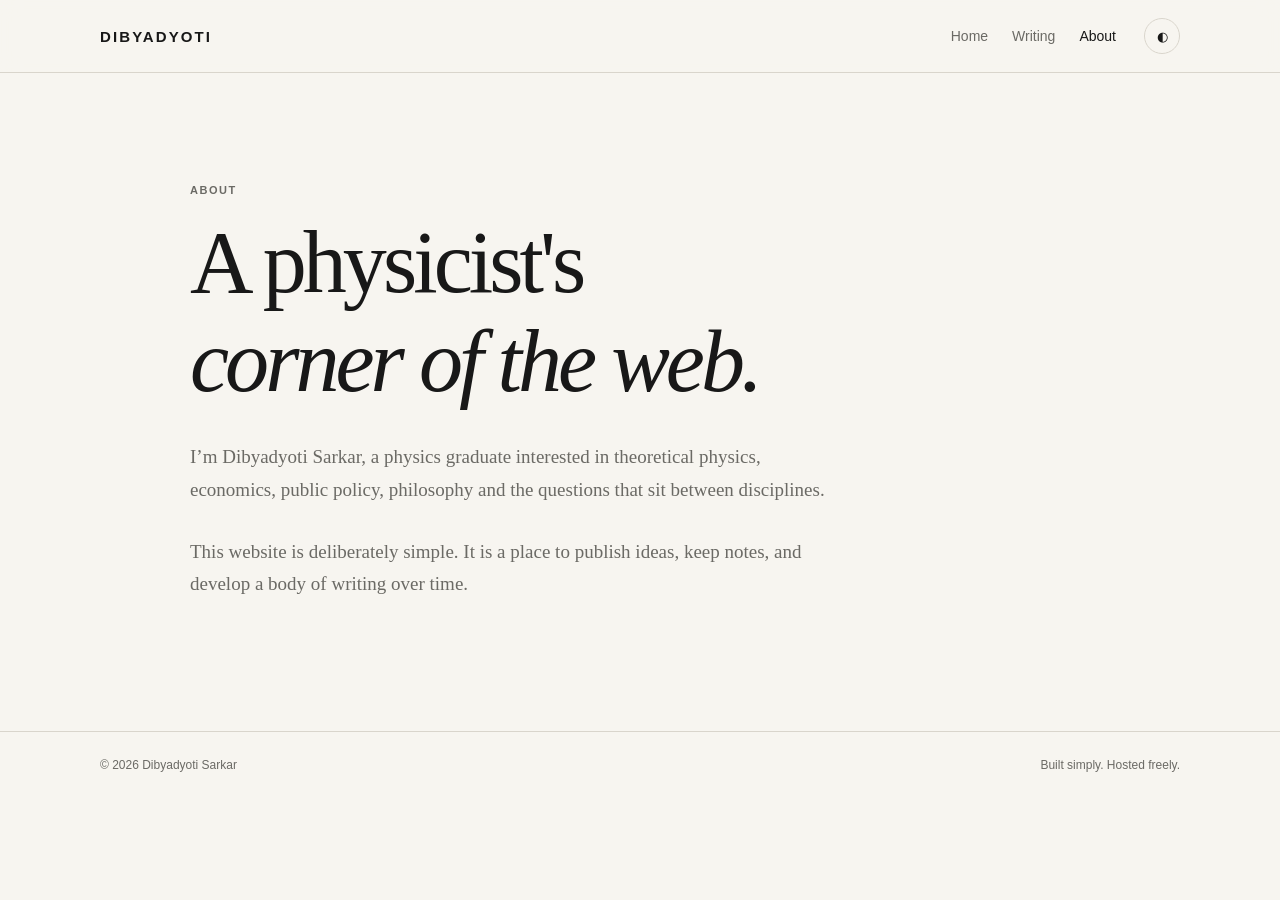
==== about.html @ 8a751fdb "Add personal about page" ====
<!doctype html>
<html lang="en"><head><meta charset="utf-8"><meta name="viewport" content="width=device-width,initial-scale=1"><meta name="description" content="About Dibyadyoti Sarkar."><title>About — Dibyadyoti Sarkar</title><link rel="stylesheet" href="style.css"></head><body><header class="site-header"><div class="container nav-wrap"><a class="brand" href="index.html">DIBYADYOTI</a><nav><a href="index.html">Home</a><a href="writing.html">Writing</a><a href="about.html" aria-current="page">About</a></nav><button class="theme-toggle" type="button" aria-label="Toggle dark mode">◐</button></div></header><main><section class="hero container"><p class="eyebrow">About</p><h1>A physicist's<br><em>corner of the web.</em></h1><p class="hero-copy">I’m Dibyadyoti Sarkar, a physics graduate interested in theoretical physics, economics, public policy, philosophy and the questions that sit between disciplines.</p><p class="hero-copy">This website is deliberately simple. It is a place to publish ideas, keep notes, and develop a body of writing over time.</p></section></main><footer class="site-footer"><div class="container footer-wrap"><span>© 2026 Dibyadyoti Sarkar</span><span>Built simply. Hosted freely.</span></div></footer><script src="script.js"></script></body></html>
---- style.css ----
:root { --bg:#f7f5f0; --surface:#fffdf8; --text:#181818; --muted:#6b6a65; --line:#d9d5cc; --accent:#243b53; --max:1080px; }
* { box-sizing:border-box; }
html { scroll-behavior:smooth; }
body { margin:0; background:var(--bg); color:var(--text); font-family: Georgia, 'Times New Roman', serif; line-height:1.7; }
a { color:inherit; text-decoration:none; }
.container { width:min(calc(100% - 40px), var(--max)); margin:auto; }
.site-header { border-bottom:1px solid var(--line); background:color-mix(in srgb, var(--bg) 94%, transparent); position:sticky; top:0; z-index:10; backdrop-filter:blur(10px); }
.nav-wrap { min-height:72px; display:flex; align-items:center; gap:28px; }
.brand { font:700 15px/1 Arial, sans-serif; letter-spacing:.14em; margin-right:auto; }
nav { display:flex; gap:24px; font:14px/1 Arial, sans-serif; }
nav a { color:var(--muted); } nav a:hover, nav a[aria-current='page'] { color:var(--text); }
.theme-toggle { border:1px solid var(--line); background:transparent; border-radius:50%; width:36px; height:36px; cursor:pointer; color:var(--text); }
.hero { padding:110px 0 100px; max-width:900px; }
.eyebrow { margin:0 0 16px; text-transform:uppercase; letter-spacing:.14em; font:600 11px/1.4 Arial, sans-serif; color:var(--muted); }
h1,h2,h3 { line-height:1.12; margin:0; font-weight:500; }
h1 { font-size:clamp(48px, 8vw, 88px); letter-spacing:-.045em; }
h1 em { font-style:italic; }
.hero-copy { max-width:650px; color:var(--muted); font-size:19px; margin:30px 0; }
.hero-actions { display:flex; align-items:center; gap:24px; }
.button { display:inline-block; background:var(--text); color:var(--bg); padding:12px 20px; border-radius:3px; font:600 13px/1 Arial, sans-serif; }
.text-link { font:600 13px/1 Arial, sans-serif; border-bottom:1px solid currentColor; padding-bottom:3px; }
.section { padding:80px 0; border-top:1px solid var(--line); }
.section-heading { display:flex; justify-content:space-between; align-items:end; margin-bottom:34px; }
h2 { font-size:42px; letter-spacing:-.03em; }
.post-grid { display:grid; grid-template-columns:repeat(3,1fr); gap:18px; }
.post-card { background:var(--surface); border:1px solid var(--line); padding:26px; min-height:300px; display:flex; flex-direction:column; }
.post-meta { margin:0 0 30px; font:600 11px/1.3 Arial,sans-serif; text-transform:uppercase; letter-spacing:.1em; color:var(--muted); }
h3 { font-size:27px; }
.post-card p:not(.post-meta) { color:var(--muted); font-size:15px; }
.muted { margin-top:auto; color:var(--muted); font:12px Arial,sans-serif; }
.manifesto { padding:120px 0; text-align:center; }
blockquote { max-width:760px; margin:0 auto; font-size:clamp(30px,5vw,52px); line-height:1.15; letter-spacing:-.03em; }
.site-footer { border-top:1px solid var(--line); padding:26px 0; color:var(--muted); font:12px Arial,sans-serif; }
.footer-wrap { display:flex; justify-content:space-between; gap:20px; }
body.dark { --bg:#11110f; --surface:#191917; --text:#f0ede5; --muted:#aaa69d; --line:#34332f; --accent:#c8d8e8; }
@media (max-width:720px) { .container { width:min(calc(100% - 28px), var(--max)); } .nav-wrap { gap:14px; } nav { gap:12px; } .hero { padding:75px 0 70px; } .hero-copy { font-size:17px; } .post-grid { grid-template-columns:1fr; } .section-heading { align-items:start; gap:20px; } h2 { font-size:35px; } .footer-wrap { flex-direction:column; } }
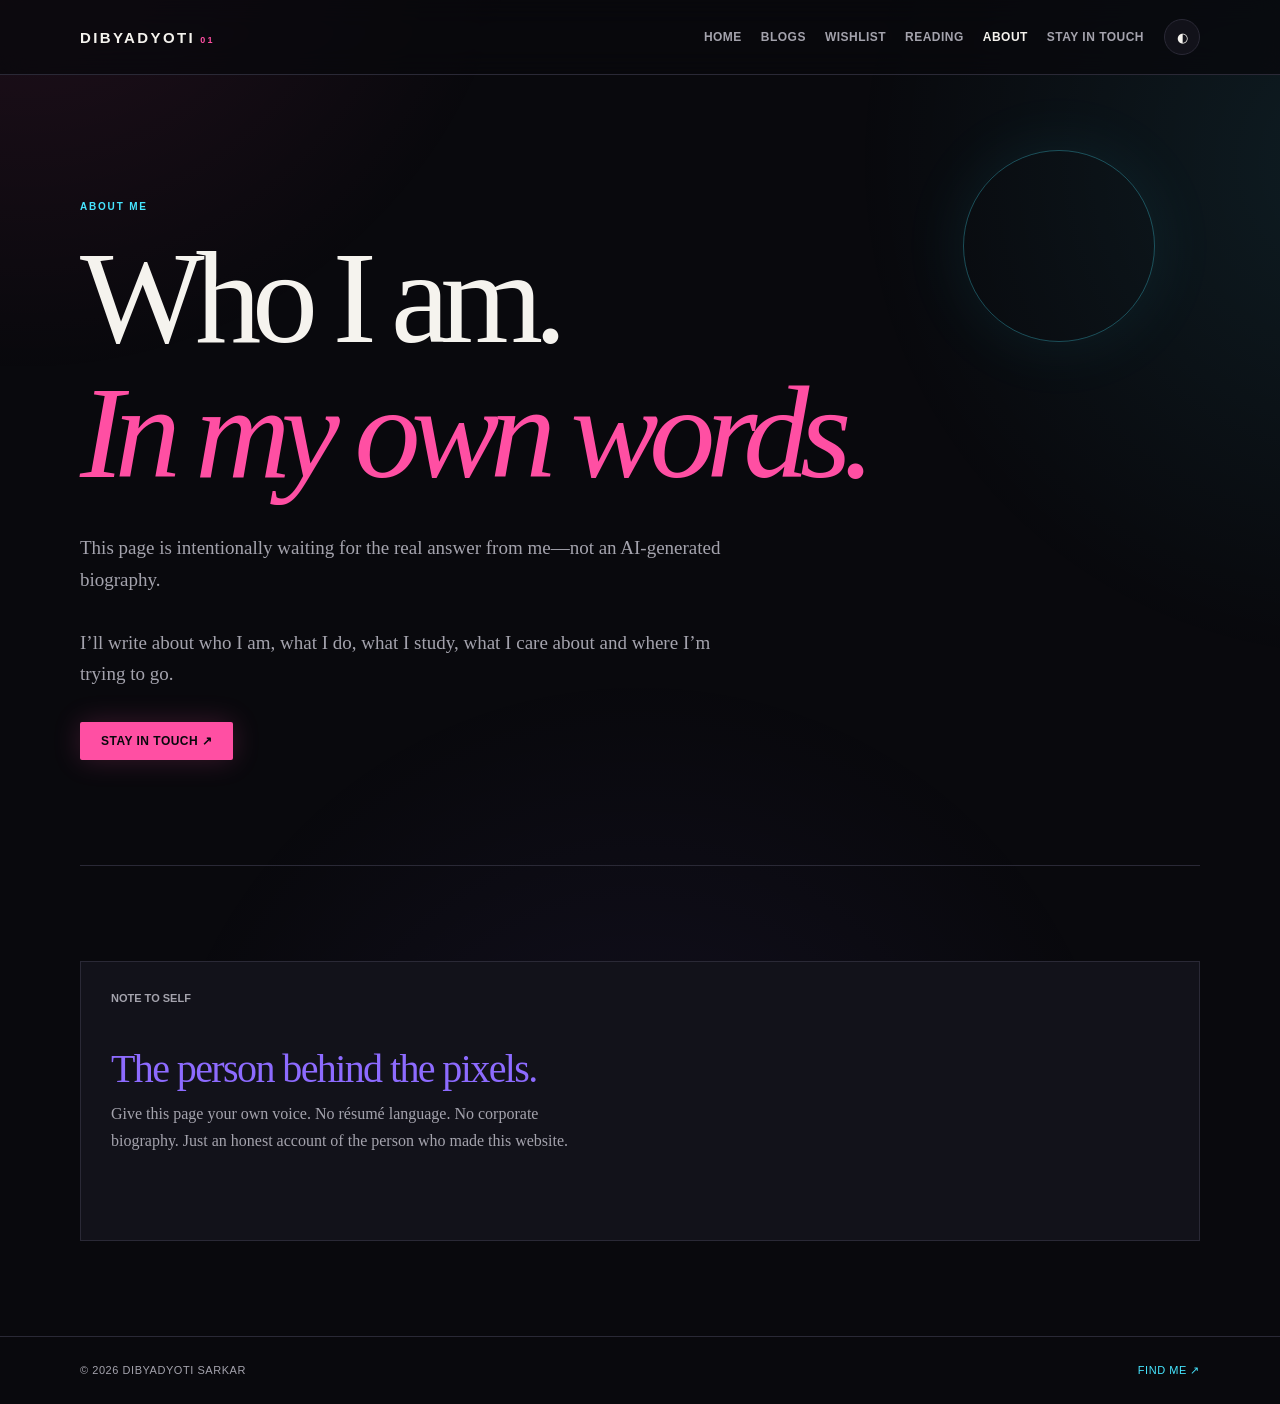
==== commit bd036f75: "Redesign about page and reserve space for personal biography" ====
--- a/about.html
+++ b/about.html
@@ -1,2 +1 @@
-<!doctype html>
-<html lang="en"><head><meta charset="utf-8"><meta name="viewport" content="width=device-width,initial-scale=1"><meta name="description" content="About Dibyadyoti Sarkar."><title>About — Dibyadyoti Sarkar</title><link rel="stylesheet" href="style.css"></head><body><header class="site-header"><div class="container nav-wrap"><a class="brand" href="index.html">DIBYADYOTI</a><nav><a href="index.html">Home</a><a href="writing.html">Writing</a><a href="about.html" aria-current="page">About</a></nav><button class="theme-toggle" type="button" aria-label="Toggle dark mode">◐</button></div></header><main><section class="hero container"><p class="eyebrow">About</p><h1>A physicist's<br><em>corner of the web.</em></h1><p class="hero-copy">I’m Dibyadyoti Sarkar, a physics graduate interested in theoretical physics, economics, public policy, philosophy and the questions that sit between disciplines.</p><p class="hero-copy">This website is deliberately simple. It is a place to publish ideas, keep notes, and develop a body of writing over time.</p></section></main><footer class="site-footer"><div class="container footer-wrap"><span>© 2026 Dibyadyoti Sarkar</span><span>Built simply. Hosted freely.</span></div></footer><script src="script.js"></script></body></html>
+<!doctype html><html lang="en"><head><meta charset="utf-8"><meta name="viewport" content="width=device-width,initial-scale=1"><meta name="description" content="About Dibyadyoti Sarkar."><title>About — Dibyadyoti</title><link rel="stylesheet" href="style.css"></head><body><header class="site-header"><div class="container nav-wrap"><a class="brand" href="index.html">DIBYADYOTI<span>01</span></a><nav><a href="index.html">Home</a><a href="writing.html">Blogs</a><a href="wishlist.html">Wishlist</a><a href="reading.html">Reading</a><a href="about.html" aria-current="page">About</a><a href="contact.html">Stay in touch</a></nav><button class="theme-toggle">◐</button></div></header><main><section class="hero container"><p class="eyebrow">About me</p><h1>Who I am.<br><em>In my own words.</em></h1><p class="hero-copy">This page is intentionally waiting for the real answer from me—not an AI-generated biography.</p><p class="hero-copy">I’ll write about who I am, what I do, what I study, what I care about and where I’m trying to go.</p><a class="button" href="contact.html">Stay in touch ↗</a></section><section class="section container"><div class="feature feature-d"><span>NOTE TO SELF</span><h3>The person behind the pixels.</h3><p>Give this page your own voice. No résumé language. No corporate biography. Just an honest account of the person who made this website.</p></div></section></main><footer class="site-footer"><div class="container footer-wrap"><span>© 2026 Dibyadyoti Sarkar</span><a href="contact.html">Find me ↗</a></div></footer><script src="script.js"></script></body></html>
--- a/style.css
+++ b/style.css
@@ -1,36 +1 @@
-:root { --bg:#f7f5f0; --surface:#fffdf8; --text:#181818; --muted:#6b6a65; --line:#d9d5cc; --accent:#243b53; --max:1080px; }
-* { box-sizing:border-box; }
-html { scroll-behavior:smooth; }
-body { margin:0; background:var(--bg); color:var(--text); font-family: Georgia, 'Times New Roman', serif; line-height:1.7; }
-a { color:inherit; text-decoration:none; }
-.container { width:min(calc(100% - 40px), var(--max)); margin:auto; }
-.site-header { border-bottom:1px solid var(--line); background:color-mix(in srgb, var(--bg) 94%, transparent); position:sticky; top:0; z-index:10; backdrop-filter:blur(10px); }
-.nav-wrap { min-height:72px; display:flex; align-items:center; gap:28px; }
-.brand { font:700 15px/1 Arial, sans-serif; letter-spacing:.14em; margin-right:auto; }
-nav { display:flex; gap:24px; font:14px/1 Arial, sans-serif; }
-nav a { color:var(--muted); } nav a:hover, nav a[aria-current='page'] { color:var(--text); }
-.theme-toggle { border:1px solid var(--line); background:transparent; border-radius:50%; width:36px; height:36px; cursor:pointer; color:var(--text); }
-.hero { padding:110px 0 100px; max-width:900px; }
-.eyebrow { margin:0 0 16px; text-transform:uppercase; letter-spacing:.14em; font:600 11px/1.4 Arial, sans-serif; color:var(--muted); }
-h1,h2,h3 { line-height:1.12; margin:0; font-weight:500; }
-h1 { font-size:clamp(48px, 8vw, 88px); letter-spacing:-.045em; }
-h1 em { font-style:italic; }
-.hero-copy { max-width:650px; color:var(--muted); font-size:19px; margin:30px 0; }
-.hero-actions { display:flex; align-items:center; gap:24px; }
-.button { display:inline-block; background:var(--text); color:var(--bg); padding:12px 20px; border-radius:3px; font:600 13px/1 Arial, sans-serif; }
-.text-link { font:600 13px/1 Arial, sans-serif; border-bottom:1px solid currentColor; padding-bottom:3px; }
-.section { padding:80px 0; border-top:1px solid var(--line); }
-.section-heading { display:flex; justify-content:space-between; align-items:end; margin-bottom:34px; }
-h2 { font-size:42px; letter-spacing:-.03em; }
-.post-grid { display:grid; grid-template-columns:repeat(3,1fr); gap:18px; }
-.post-card { background:var(--surface); border:1px solid var(--line); padding:26px; min-height:300px; display:flex; flex-direction:column; }
-.post-meta { margin:0 0 30px; font:600 11px/1.3 Arial,sans-serif; text-transform:uppercase; letter-spacing:.1em; color:var(--muted); }
-h3 { font-size:27px; }
-.post-card p:not(.post-meta) { color:var(--muted); font-size:15px; }
-.muted { margin-top:auto; color:var(--muted); font:12px Arial,sans-serif; }
-.manifesto { padding:120px 0; text-align:center; }
-blockquote { max-width:760px; margin:0 auto; font-size:clamp(30px,5vw,52px); line-height:1.15; letter-spacing:-.03em; }
-.site-footer { border-top:1px solid var(--line); padding:26px 0; color:var(--muted); font:12px Arial,sans-serif; }
-.footer-wrap { display:flex; justify-content:space-between; gap:20px; }
-body.dark { --bg:#11110f; --surface:#191917; --text:#f0ede5; --muted:#aaa69d; --line:#34332f; --accent:#c8d8e8; }
-@media (max-width:720px) { .container { width:min(calc(100% - 28px), var(--max)); } .nav-wrap { gap:14px; } nav { gap:12px; } .hero { padding:75px 0 70px; } .hero-copy { font-size:17px; } .post-grid { grid-template-columns:1fr; } .section-heading { align-items:start; gap:20px; } h2 { font-size:35px; } .footer-wrap { flex-direction:column; } }
+:root{--bg:#09090d;--surface:#12121a;--surface2:#181823;--text:#f5f3ee;--muted:#a4a3ad;--line:#2a2936;--pink:#ff4fa3;--cyan:#46e6ff;--lime:#c6ff4a;--violet:#8d6bff;--max:1120px}*{box-sizing:border-box}html{scroll-behavior:smooth}body{margin:0;background:var(--bg);color:var(--text);font-family:Georgia,'Times New Roman',serif;line-height:1.65;overflow-x:hidden}body:before{content:"";position:fixed;inset:-30%;pointer-events:none;background:radial-gradient(circle at 20% 10%,rgba(255,79,163,.11),transparent 24%),radial-gradient(circle at 85% 30%,rgba(70,230,255,.09),transparent 25%),radial-gradient(circle at 50% 100%,rgba(141,107,255,.08),transparent 28%);z-index:-1}a{color:inherit;text-decoration:none}.container{width:min(calc(100% - 40px),var(--max));margin:auto}.site-header{border-bottom:1px solid var(--line);background:rgba(9,9,13,.76);position:sticky;top:0;z-index:10;backdrop-filter:blur(14px)}.nav-wrap{min-height:74px;display:flex;align-items:center;gap:20px}.brand{font:800 15px/1 Arial,sans-serif;letter-spacing:.16em;margin-right:auto}.brand span{color:var(--pink);font-size:9px;margin-left:5px}nav{display:flex;gap:19px;font:600 12px/1 Arial,sans-serif;text-transform:uppercase;letter-spacing:.04em}nav a{color:var(--muted);transition:.2s}nav a:hover,nav a[aria-current=page]{color:var(--text)}.theme-toggle{border:1px solid var(--line);background:var(--surface);border-radius:50%;width:36px;height:36px;cursor:pointer;color:var(--text)}.hero{padding:125px 0 105px;position:relative}.hero:after{content:"";position:absolute;width:190px;height:190px;border:1px solid rgba(70,230,255,.3);border-radius:50%;right:4%;top:75px;box-shadow:0 0 70px rgba(70,230,255,.08)}.eyebrow{margin:0 0 17px;text-transform:uppercase;letter-spacing:.18em;font:700 10px/1.4 Arial,sans-serif;color:var(--cyan)}h1,h2,h3{line-height:1.02;margin:0;font-weight:500}h1{font-size:clamp(64px,11vw,132px);letter-spacing:-.07em;max-width:900px}h1 em{font-style:italic;color:var(--pink)}.hero-copy{max-width:650px;color:var(--muted);font-size:19px;margin:32px 0}.hero-actions{display:flex;align-items:center;gap:25px}.button{display:inline-block;background:var(--pink);color:#08080c;padding:13px 21px;border-radius:2px;font:800 12px/1 Arial,sans-serif;text-transform:uppercase;letter-spacing:.04em;box-shadow:0 0 28px rgba(255,79,163,.2)}.text-link{font:700 12px/1 Arial,sans-serif;border-bottom:1px solid var(--cyan);padding-bottom:4px}.ticker{border-top:1px solid var(--line);border-bottom:1px solid var(--line);overflow:hidden;white-space:nowrap;background:var(--surface);font:800 12px/46px Arial,sans-serif;letter-spacing:.14em;color:var(--lime)}.ticker div{width:max-content;animation:marquee 28s linear infinite}@keyframes marquee{to{transform:translateX(-50%)}}.section{padding:95px 0;border-top:1px solid var(--line)}.section-heading{margin-bottom:35px}h2{font-size:clamp(38px,6vw,65px);letter-spacing:-.045em}.feature-grid{display:grid;grid-template-columns:repeat(2,1fr);gap:16px}.feature{min-height:280px;padding:30px;border:1px solid var(--line);background:var(--surface);display:flex;flex-direction:column;transition:transform .25s,border-color .25s,box-shadow .25s}.feature:hover{transform:translateY(-6px);border-color:var(--pink);box-shadow:0 20px 50px rgba(0,0,0,.25)}.feature span{font:700 11px Arial,sans-serif;color:var(--muted);margin-bottom:45px}.feature h3{font-size:40px;letter-spacing:-.04em}.feature p{color:var(--muted);max-width:470px;margin:12px 0 22px}.feature b{margin-top:auto;font:800 11px Arial,sans-serif;text-transform:uppercase;letter-spacing:.08em}.feature-a h3{color:var(--pink)}.feature-b h3{color:var(--cyan)}.feature-c h3{color:var(--lime)}.feature-d h3{color:var(--violet)}.manifesto{padding:130px 0;text-align:center}.manifesto blockquote{max-width:900px;margin:0 auto;font-size:clamp(32px,5.5vw,65px);line-height:1.05;letter-spacing:-.05em}.site-footer{border-top:1px solid var(--line);padding:27px 0;color:var(--muted);font:11px Arial,sans-serif;text-transform:uppercase;letter-spacing:.05em}.footer-wrap{display:flex;justify-content:space-between}.footer-wrap a{color:var(--cyan)}@media(max-width:820px){.container{width:min(calc(100% - 28px),var(--max))}.nav-wrap{gap:10px}nav{gap:10px;overflow-x:auto;white-space:nowrap;max-width:62vw}.hero{padding:80px 0 75px}.hero:after{display:none}.hero-copy{font-size:17px}.feature-grid{grid-template-columns:1fr}.feature{min-height:240px}.section{padding:70px 0}}@media(max-width:520px){nav{font-size:10px;gap:8px}.theme-toggle{display:none}.hero h1{font-size:58px}.footer-wrap{flex-direction:column;gap:8px}}
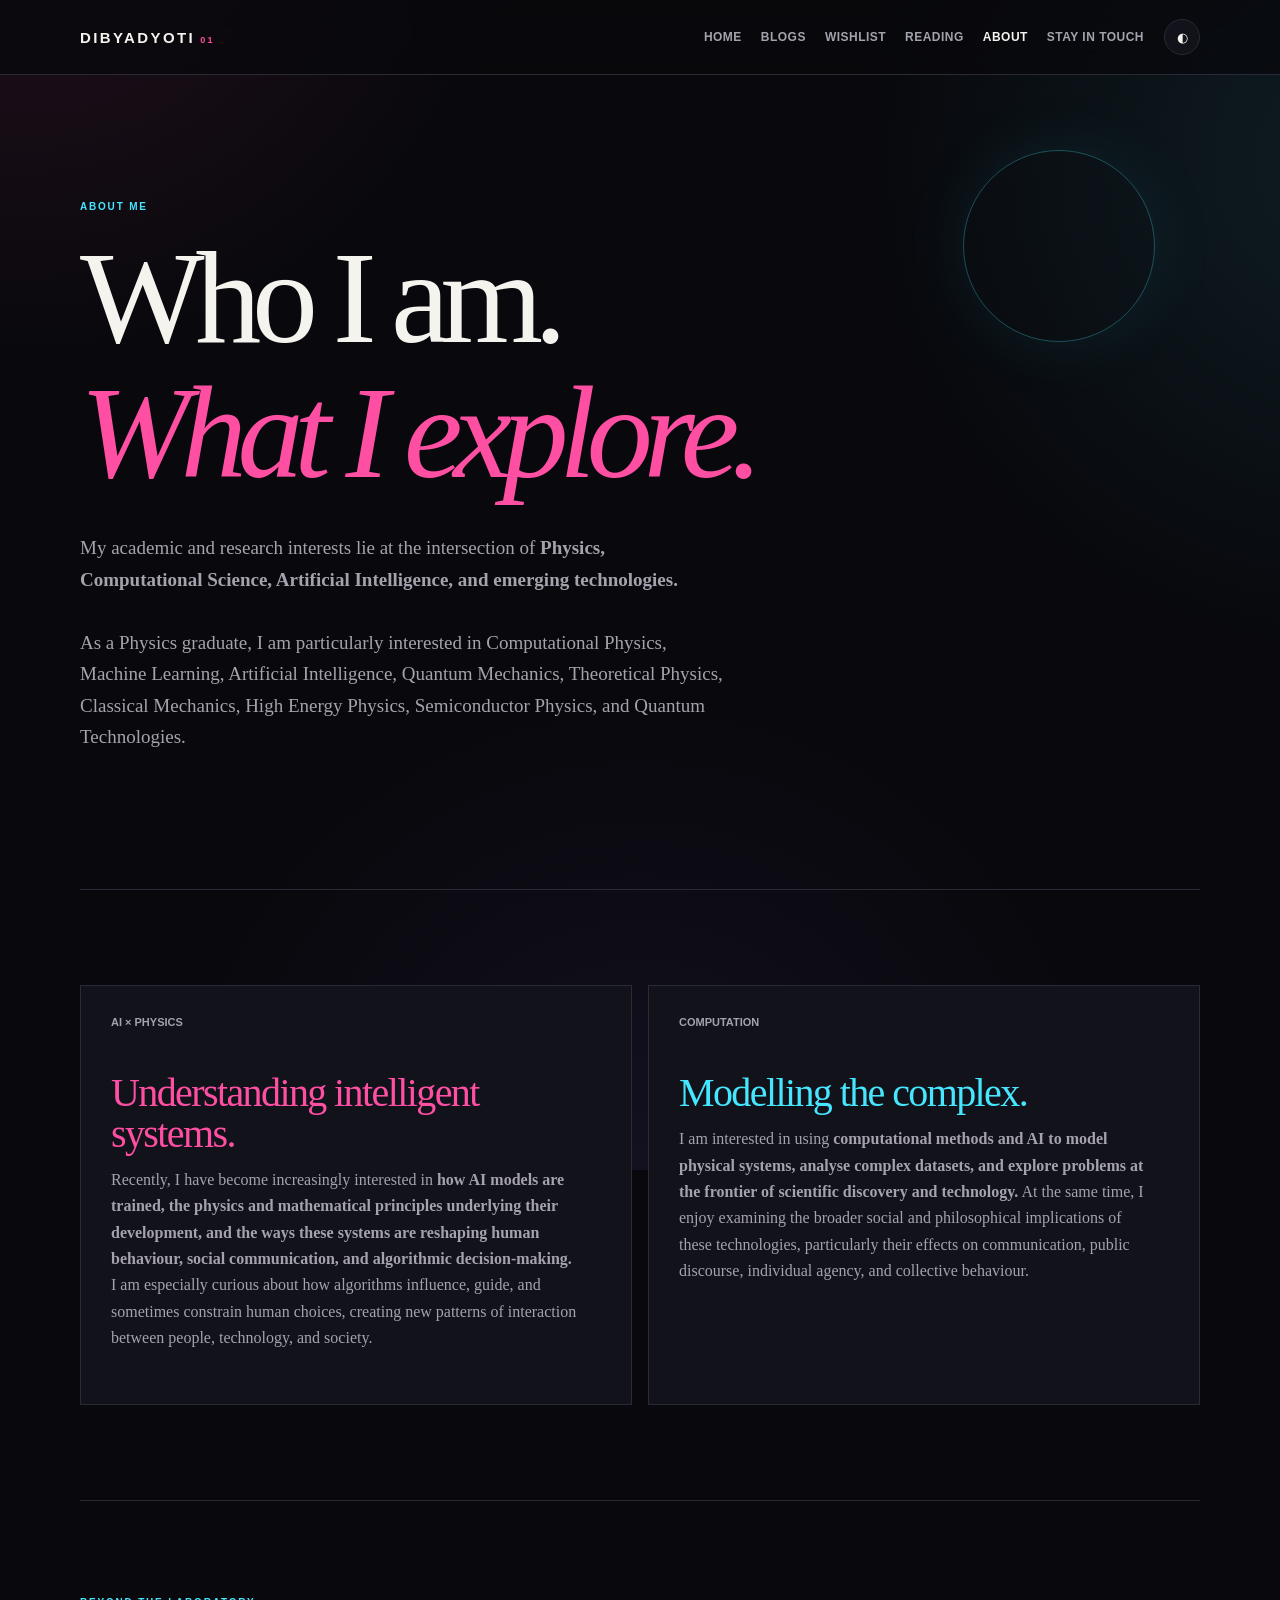
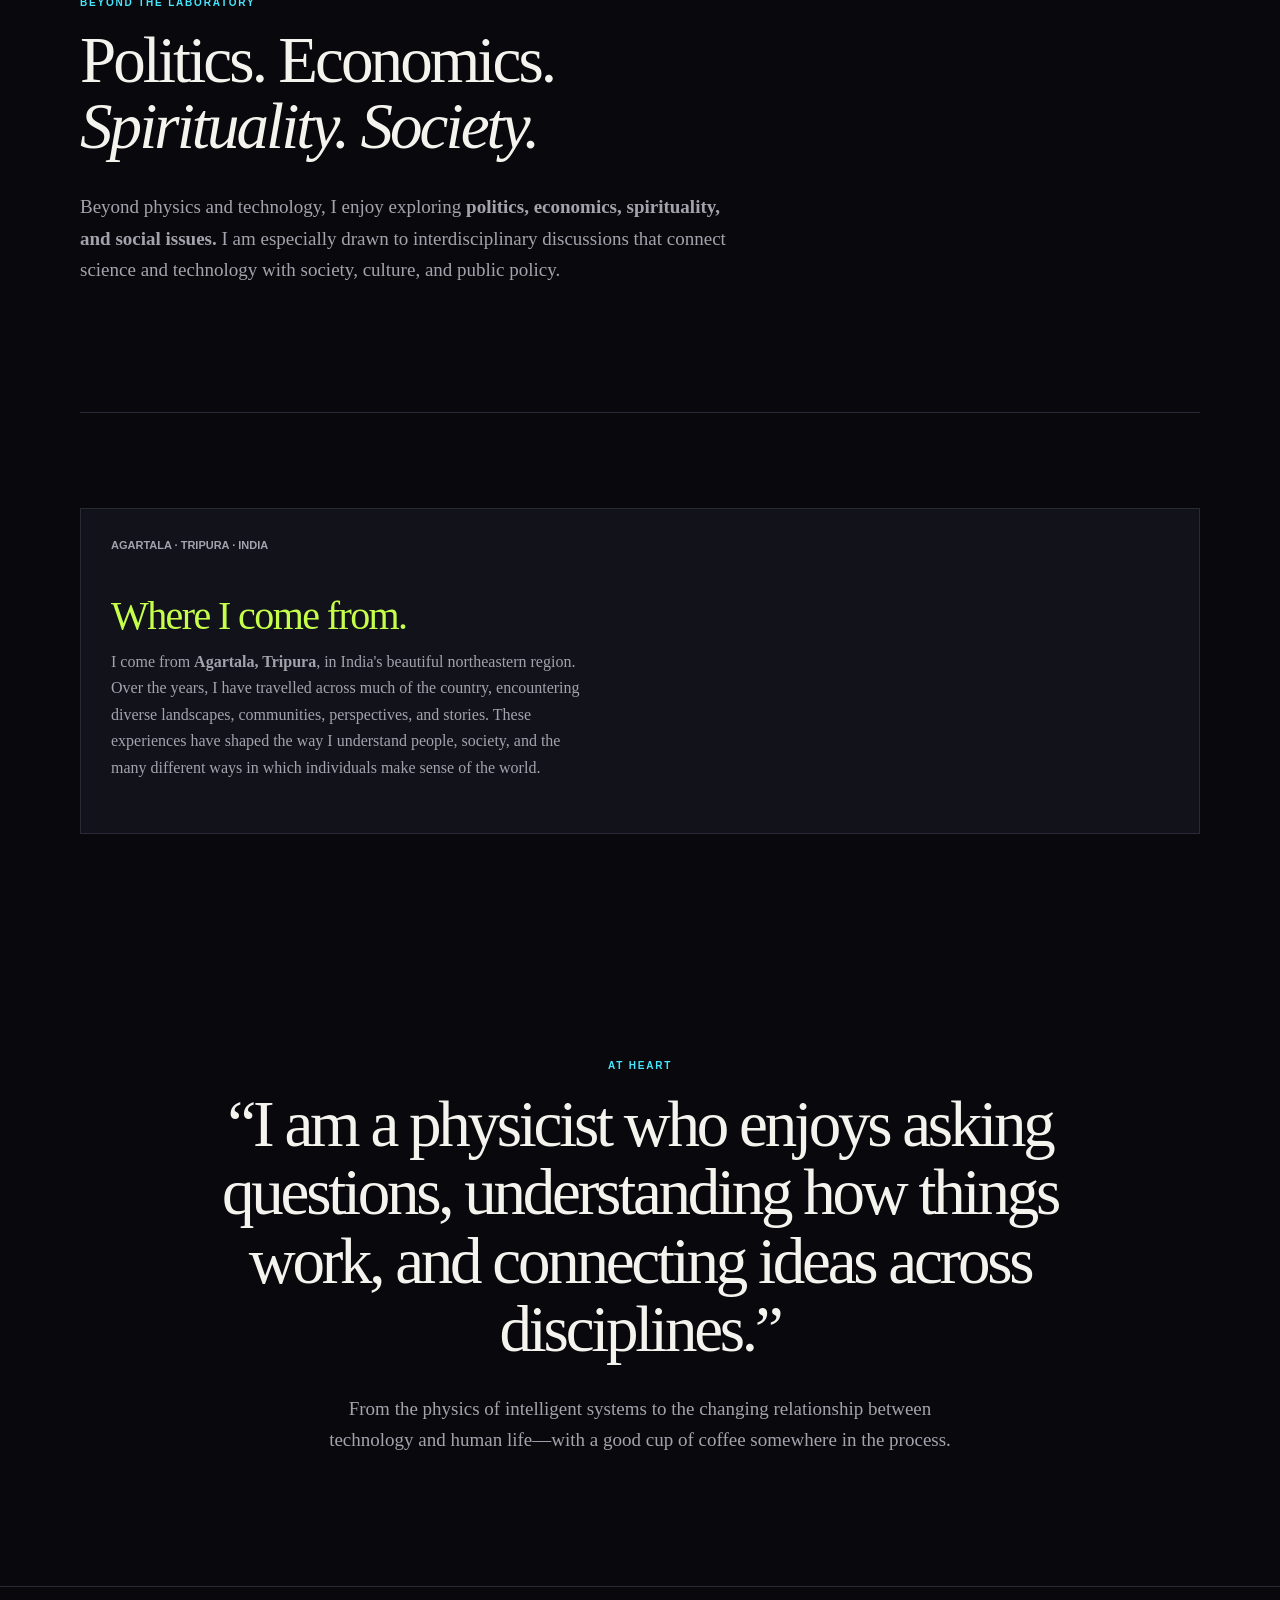
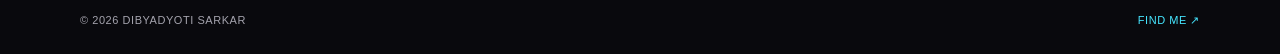
==== commit a6f4f6a1: "Use user's supplied About text verbatim in substance and structure" ====
--- a/about.html
+++ b/about.html
@@ -1 +1 @@
-<!doctype html><html lang="en"><head><meta charset="utf-8"><meta name="viewport" content="width=device-width,initial-scale=1"><meta name="description" content="About Dibyadyoti Sarkar."><title>About — Dibyadyoti</title><link rel="stylesheet" href="style.css"></head><body><header class="site-header"><div class="container nav-wrap"><a class="brand" href="index.html">DIBYADYOTI<span>01</span></a><nav><a href="index.html">Home</a><a href="writing.html">Blogs</a><a href="wishlist.html">Wishlist</a><a href="reading.html">Reading</a><a href="about.html" aria-current="page">About</a><a href="contact.html">Stay in touch</a></nav><button class="theme-toggle">◐</button></div></header><main><section class="hero container"><p class="eyebrow">About me</p><h1>Who I am.<br><em>In my own words.</em></h1><p class="hero-copy">This page is intentionally waiting for the real answer from me—not an AI-generated biography.</p><p class="hero-copy">I’ll write about who I am, what I do, what I study, what I care about and where I’m trying to go.</p><a class="button" href="contact.html">Stay in touch ↗</a></section><section class="section container"><div class="feature feature-d"><span>NOTE TO SELF</span><h3>The person behind the pixels.</h3><p>Give this page your own voice. No résumé language. No corporate biography. Just an honest account of the person who made this website.</p></div></section></main><footer class="site-footer"><div class="container footer-wrap"><span>© 2026 Dibyadyoti Sarkar</span><a href="contact.html">Find me ↗</a></div></footer><script src="script.js"></script></body></html>+<!doctype html><html lang="en"><head><meta charset="utf-8"><meta name="viewport" content="width=device-width,initial-scale=1"><meta name="description" content="About Dibyadyoti Sarkar — physics, computational science, artificial intelligence and emerging technologies."><title>About — Dibyadyoti</title><link rel="stylesheet" href="style.css"></head><body><header class="site-header"><div class="container nav-wrap"><a class="brand" href="index.html">DIBYADYOTI<span>01</span></a><nav><a href="index.html">Home</a><a href="writing.html">Blogs</a><a href="wishlist.html">Wishlist</a><a href="reading.html">Reading</a><a href="about.html" aria-current="page">About</a><a href="contact.html">Stay in touch</a></nav><button class="theme-toggle">◐</button></div></header><main><section class="hero container"><p class="eyebrow">About me</p><h1>Who I am.<br><em>What I explore.</em></h1><p class="hero-copy">My academic and research interests lie at the intersection of <strong>Physics, Computational Science, Artificial Intelligence, and emerging technologies.</strong></p><p class="hero-copy">As a Physics graduate, I am particularly interested in Computational Physics, Machine Learning, Artificial Intelligence, Quantum Mechanics, Theoretical Physics, Classical Mechanics, High Energy Physics, Semiconductor Physics, and Quantum Technologies.</p></section><section class="section container"><div class="feature-grid"><article class="feature feature-a"><span>AI × PHYSICS</span><h3>Understanding intelligent systems.</h3><p>Recently, I have become increasingly interested in <strong>how AI models are trained, the physics and mathematical principles underlying their development, and the ways these systems are reshaping human behaviour, social communication, and algorithmic decision-making.</strong> I am especially curious about how algorithms influence, guide, and sometimes constrain human choices, creating new patterns of interaction between people, technology, and society.</p></article><article class="feature feature-b"><span>COMPUTATION</span><h3>Modelling the complex.</h3><p>I am interested in using <strong>computational methods and AI to model physical systems, analyse complex datasets, and explore problems at the frontier of scientific discovery and technology.</strong> At the same time, I enjoy examining the broader social and philosophical implications of these technologies, particularly their effects on communication, public discourse, individual agency, and collective behaviour.</p></article></div></section><section class="section container"><p class="eyebrow">Beyond the laboratory</p><h2>Politics. Economics.<br><em>Spirituality. Society.</em></h2><p class="hero-copy">Beyond physics and technology, I enjoy exploring <strong>politics, economics, spirituality, and social issues.</strong> I am especially drawn to interdisciplinary discussions that connect science and technology with society, culture, and public policy.</p></section><section class="section container"><div class="feature feature-c"><span>AGARTALA · TRIPURA · INDIA</span><h3>Where I come from.</h3><p>I come from <strong>Agartala, Tripura</strong>, in India's beautiful northeastern region. Over the years, I have travelled across much of the country, encountering diverse landscapes, communities, perspectives, and stories. These experiences have shaped the way I understand people, society, and the many different ways in which individuals make sense of the world.</p></div></section><section class="manifesto container"><p class="eyebrow">At heart</p><blockquote>“I am a physicist who enjoys asking questions, understanding how things work, and connecting ideas across disciplines.”</blockquote><p class="hero-copy" style="margin:30px auto 0">From the physics of intelligent systems to the changing relationship between technology and human life—with a good cup of coffee somewhere in the process.</p></section></main><footer class="site-footer"><div class="container footer-wrap"><span>© 2026 Dibyadyoti Sarkar</span><a href="contact.html">Find me ↗</a></div></footer><script src="script.js"></script></body></html>
--- a/style.css
+++ b/style.css
@@ -1 +1 @@
-:root{--bg:#09090d;--surface:#12121a;--surface2:#181823;--text:#f5f3ee;--muted:#a4a3ad;--line:#2a2936;--pink:#ff4fa3;--cyan:#46e6ff;--lime:#c6ff4a;--violet:#8d6bff;--max:1120px}*{box-sizing:border-box}html{scroll-behavior:smooth}body{margin:0;background:var(--bg);color:var(--text);font-family:Georgia,'Times New Roman',serif;line-height:1.65;overflow-x:hidden}body:before{content:"";position:fixed;inset:-30%;pointer-events:none;background:radial-gradient(circle at 20% 10%,rgba(255,79,163,.11),transparent 24%),radial-gradient(circle at 85% 30%,rgba(70,230,255,.09),transparent 25%),radial-gradient(circle at 50% 100%,rgba(141,107,255,.08),transparent 28%);z-index:-1}a{color:inherit;text-decoration:none}.container{width:min(calc(100% - 40px),var(--max));margin:auto}.site-header{border-bottom:1px solid var(--line);background:rgba(9,9,13,.76);position:sticky;top:0;z-index:10;backdrop-filter:blur(14px)}.nav-wrap{min-height:74px;display:flex;align-items:center;gap:20px}.brand{font:800 15px/1 Arial,sans-serif;letter-spacing:.16em;margin-right:auto}.brand span{color:var(--pink);font-size:9px;margin-left:5px}nav{display:flex;gap:19px;font:600 12px/1 Arial,sans-serif;text-transform:uppercase;letter-spacing:.04em}nav a{color:var(--muted);transition:.2s}nav a:hover,nav a[aria-current=page]{color:var(--text)}.theme-toggle{border:1px solid var(--line);background:var(--surface);border-radius:50%;width:36px;height:36px;cursor:pointer;color:var(--text)}.hero{padding:125px 0 105px;position:relative}.hero:after{content:"";position:absolute;width:190px;height:190px;border:1px solid rgba(70,230,255,.3);border-radius:50%;right:4%;top:75px;box-shadow:0 0 70px rgba(70,230,255,.08)}.eyebrow{margin:0 0 17px;text-transform:uppercase;letter-spacing:.18em;font:700 10px/1.4 Arial,sans-serif;color:var(--cyan)}h1,h2,h3{line-height:1.02;margin:0;font-weight:500}h1{font-size:clamp(64px,11vw,132px);letter-spacing:-.07em;max-width:900px}h1 em{font-style:italic;color:var(--pink)}.hero-copy{max-width:650px;color:var(--muted);font-size:19px;margin:32px 0}.hero-actions{display:flex;align-items:center;gap:25px}.button{display:inline-block;background:var(--pink);color:#08080c;padding:13px 21px;border-radius:2px;font:800 12px/1 Arial,sans-serif;text-transform:uppercase;letter-spacing:.04em;box-shadow:0 0 28px rgba(255,79,163,.2)}.text-link{font:700 12px/1 Arial,sans-serif;border-bottom:1px solid var(--cyan);padding-bottom:4px}.ticker{border-top:1px solid var(--line);border-bottom:1px solid var(--line);overflow:hidden;white-space:nowrap;background:var(--surface);font:800 12px/46px Arial,sans-serif;letter-spacing:.14em;color:var(--lime)}.ticker div{width:max-content;animation:marquee 28s linear infinite}@keyframes marquee{to{transform:translateX(-50%)}}.section{padding:95px 0;border-top:1px solid var(--line)}.section-heading{margin-bottom:35px}h2{font-size:clamp(38px,6vw,65px);letter-spacing:-.045em}.feature-grid{display:grid;grid-template-columns:repeat(2,1fr);gap:16px}.feature{min-height:280px;padding:30px;border:1px solid var(--line);background:var(--surface);display:flex;flex-direction:column;transition:transform .25s,border-color .25s,box-shadow .25s}.feature:hover{transform:translateY(-6px);border-color:var(--pink);box-shadow:0 20px 50px rgba(0,0,0,.25)}.feature span{font:700 11px Arial,sans-serif;color:var(--muted);margin-bottom:45px}.feature h3{font-size:40px;letter-spacing:-.04em}.feature p{color:var(--muted);max-width:470px;margin:12px 0 22px}.feature b{margin-top:auto;font:800 11px Arial,sans-serif;text-transform:uppercase;letter-spacing:.08em}.feature-a h3{color:var(--pink)}.feature-b h3{color:var(--cyan)}.feature-c h3{color:var(--lime)}.feature-d h3{color:var(--violet)}.manifesto{padding:130px 0;text-align:center}.manifesto blockquote{max-width:900px;margin:0 auto;font-size:clamp(32px,5.5vw,65px);line-height:1.05;letter-spacing:-.05em}.site-footer{border-top:1px solid var(--line);padding:27px 0;color:var(--muted);font:11px Arial,sans-serif;text-transform:uppercase;letter-spacing:.05em}.footer-wrap{display:flex;justify-content:space-between}.footer-wrap a{color:var(--cyan)}@media(max-width:820px){.container{width:min(calc(100% - 28px),var(--max))}.nav-wrap{gap:10px}nav{gap:10px;overflow-x:auto;white-space:nowrap;max-width:62vw}.hero{padding:80px 0 75px}.hero:after{display:none}.hero-copy{font-size:17px}.feature-grid{grid-template-columns:1fr}.feature{min-height:240px}.section{padding:70px 0}}@media(max-width:520px){nav{font-size:10px;gap:8px}.theme-toggle{display:none}.hero h1{font-size:58px}.footer-wrap{flex-direction:column;gap:8px}}+:root{--bg:#09090d;--surface:#12121a;--surface2:#181823;--text:#f5f3ee;--muted:#a4a3ad;--line:#2a2936;--pink:#ff4fa3;--cyan:#46e6ff;--lime:#c6ff4a;--violet:#8d6bff;--max:1120px}*{box-sizing:border-box}html{scroll-behavior:smooth}body{margin:0;background:var(--bg);color:var(--text);font-family:Georgia,'Times New Roman',serif;line-height:1.65;overflow-x:hidden}body:before{content:"";position:fixed;inset:-30%;pointer-events:none;background:radial-gradient(circle at 20% 10%,rgba(255,79,163,.11),transparent 24%),radial-gradient(circle at 85% 30%,rgba(70,230,255,.09),transparent 25%),radial-gradient(circle at 50% 100%,rgba(141,107,255,.08),transparent 28%);z-index:-1}a{color:inherit;text-decoration:none}.container{width:min(calc(100% - 40px),var(--max));margin:auto}.site-header{border-bottom:1px solid var(--line);background:rgba(9,9,13,.76);position:sticky;top:0;z-index:10;backdrop-filter:blur(14px)}.nav-wrap{min-height:74px;display:flex;align-items:center;gap:20px}.brand{font:800 15px/1 Arial,sans-serif;letter-spacing:.16em;margin-right:auto}.brand span{color:var(--pink);font-size:9px;margin-left:5px}nav{display:flex;gap:19px;font:600 12px/1 Arial,sans-serif;text-transform:uppercase;letter-spacing:.04em}nav a{color:var(--muted);transition:.2s}nav a:hover,nav a[aria-current=page]{color:var(--text)}.theme-toggle{border:1px solid var(--line);background:var(--surface);border-radius:50%;width:36px;height:36px;cursor:pointer;color:var(--text)}.hero{padding:125px 0 105px;position:relative}.hero:after{content:"";position:absolute;width:190px;height:190px;border:1px solid rgba(70,230,255,.3);border-radius:50%;right:4%;top:75px;box-shadow:0 0 70px rgba(70,230,255,.08)}.eyebrow{margin:0 0 17px;text-transform:uppercase;letter-spacing:.18em;font:700 10px/1.4 Arial,sans-serif;color:var(--cyan)}h1,h2,h3{line-height:1.02;margin:0;font-weight:500}h1{font-size:clamp(64px,11vw,132px);letter-spacing:-.07em;max-width:900px}h1 em{font-style:italic;color:var(--pink)}.hero-copy{max-width:650px;color:var(--muted);font-size:19px;margin:32px 0}.hero-actions{display:flex;align-items:center;gap:25px}.button{display:inline-flex;align-items:center;gap:10px;background:var(--pink);color:#08080c;padding:13px 21px;border-radius:2px;font:800 12px/1 Arial,sans-serif;text-transform:uppercase;letter-spacing:.04em;box-shadow:0 0 28px rgba(255,79,163,.2)}.linkedin-button span{display:inline-grid;place-items:center;width:18px;height:18px;border-radius:2px;background:#08080c;color:var(--pink);font:bold 12px Arial,sans-serif;text-transform:none}.text-link{font:700 12px/1 Arial,sans-serif;border-bottom:1px solid var(--cyan);padding-bottom:4px}.ticker{border-top:1px solid var(--line);border-bottom:1px solid var(--line);overflow:hidden;white-space:nowrap;background:var(--surface);font:800 12px/46px Arial,sans-serif;letter-spacing:.14em;color:var(--lime)}.ticker div{width:max-content;animation:marquee 28s linear infinite}@keyframes marquee{to{transform:translateX(-50%)}}.section{padding:95px 0;border-top:1px solid var(--line)}.section-heading{margin-bottom:35px}h2{font-size:clamp(38px,6vw,65px);letter-spacing:-.045em}.feature-grid{display:grid;grid-template-columns:repeat(2,1fr);gap:16px}.feature{min-height:280px;padding:30px;border:1px solid var(--line);background:var(--surface);display:flex;flex-direction:column;transition:transform .25s,border-color .25s,box-shadow .25s}.feature:hover{transform:translateY(-6px);border-color:var(--pink);box-shadow:0 20px 50px rgba(0,0,0,.25)}.feature span{font:700 11px Arial,sans-serif;color:var(--muted);margin-bottom:45px}.feature h3{font-size:40px;letter-spacing:-.04em}.feature p{color:var(--muted);max-width:470px;margin:12px 0 22px}.feature b{margin-top:auto;font:800 11px Arial,sans-serif;text-transform:uppercase;letter-spacing:.08em}.feature-a h3{color:var(--pink)}.feature-b h3{color:var(--cyan)}.feature-c h3{color:var(--lime)}.feature-d h3{color:var(--violet)}.manifesto{padding:130px 0;text-align:center}.manifesto blockquote{max-width:900px;margin:0 auto;font-size:clamp(32px,5.5vw,65px);line-height:1.05;letter-spacing:-.05em}.site-footer{border-top:1px solid var(--line);padding:27px 0;color:var(--muted);font:11px Arial,sans-serif;text-transform:uppercase;letter-spacing:.05em}.footer-wrap{display:flex;justify-content:space-between}.footer-wrap a{color:var(--cyan)}@media(max-width:820px){.container{width:min(calc(100% - 28px),var(--max))}.nav-wrap{gap:10px}nav{gap:10px;overflow-x:auto;white-space:nowrap;max-width:62vw}.hero{padding:80px 0 75px}.hero:after{display:none}.hero-copy{font-size:17px}.feature-grid{grid-template-columns:1fr}.feature{min-height:240px}.section{padding:70px 0}}@media(max-width:520px){nav{font-size:10px;gap:8px}.theme-toggle{display:none}.hero h1{font-size:58px}.footer-wrap{flex-direction:column;gap:8px}}
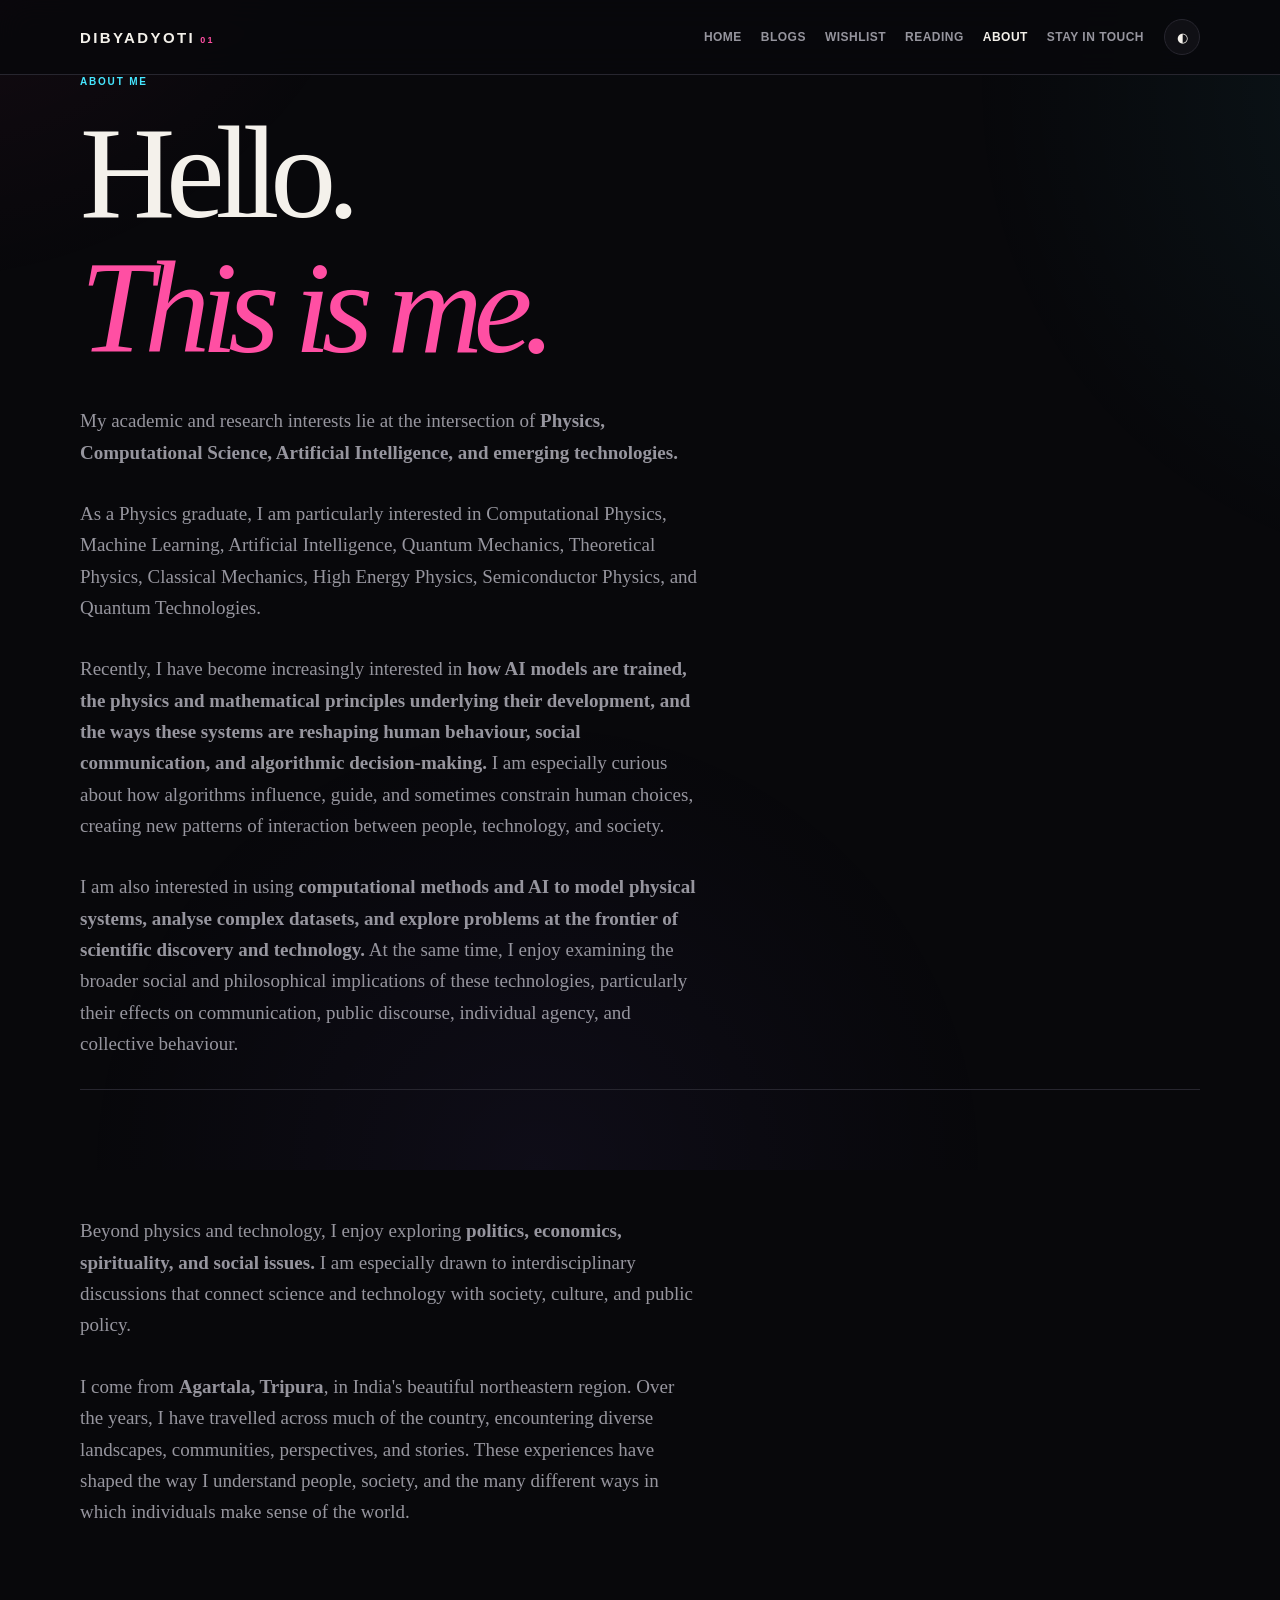
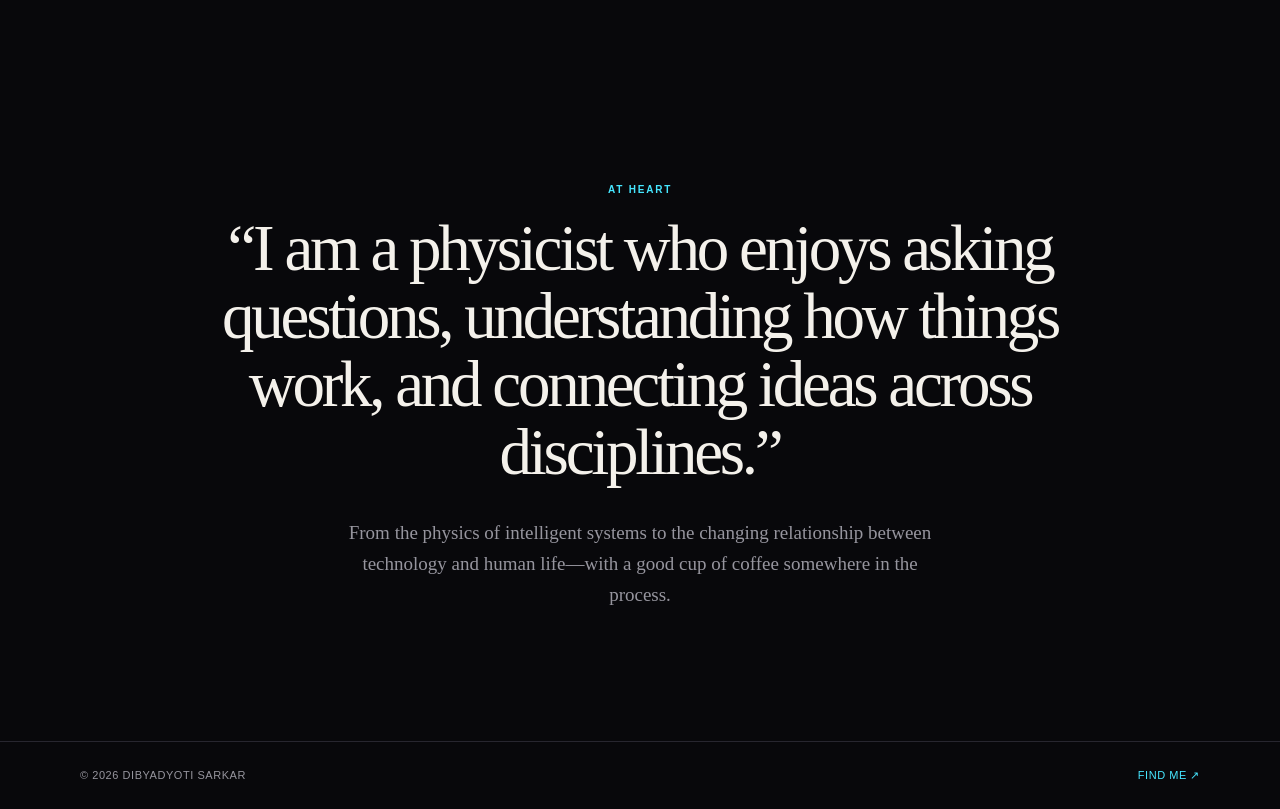
==== commit 90b05ae8: "Simplify About page and remove section headings" ====
--- a/about.html
+++ b/about.html
@@ -1 +1 @@
-<!doctype html><html lang="en"><head><meta charset="utf-8"><meta name="viewport" content="width=device-width,initial-scale=1"><meta name="description" content="About Dibyadyoti Sarkar — physics, computational science, artificial intelligence and emerging technologies."><title>About — Dibyadyoti</title><link rel="stylesheet" href="style.css"></head><body><header class="site-header"><div class="container nav-wrap"><a class="brand" href="index.html">DIBYADYOTI<span>01</span></a><nav><a href="index.html">Home</a><a href="writing.html">Blogs</a><a href="wishlist.html">Wishlist</a><a href="reading.html">Reading</a><a href="about.html" aria-current="page">About</a><a href="contact.html">Stay in touch</a></nav><button class="theme-toggle">◐</button></div></header><main><section class="hero container"><p class="eyebrow">About me</p><h1>Who I am.<br><em>What I explore.</em></h1><p class="hero-copy">My academic and research interests lie at the intersection of <strong>Physics, Computational Science, Artificial Intelligence, and emerging technologies.</strong></p><p class="hero-copy">As a Physics graduate, I am particularly interested in Computational Physics, Machine Learning, Artificial Intelligence, Quantum Mechanics, Theoretical Physics, Classical Mechanics, High Energy Physics, Semiconductor Physics, and Quantum Technologies.</p></section><section class="section container"><div class="feature-grid"><article class="feature feature-a"><span>AI × PHYSICS</span><h3>Understanding intelligent systems.</h3><p>Recently, I have become increasingly interested in <strong>how AI models are trained, the physics and mathematical principles underlying their development, and the ways these systems are reshaping human behaviour, social communication, and algorithmic decision-making.</strong> I am especially curious about how algorithms influence, guide, and sometimes constrain human choices, creating new patterns of interaction between people, technology, and society.</p></article><article class="feature feature-b"><span>COMPUTATION</span><h3>Modelling the complex.</h3><p>I am interested in using <strong>computational methods and AI to model physical systems, analyse complex datasets, and explore problems at the frontier of scientific discovery and technology.</strong> At the same time, I enjoy examining the broader social and philosophical implications of these technologies, particularly their effects on communication, public discourse, individual agency, and collective behaviour.</p></article></div></section><section class="section container"><p class="eyebrow">Beyond the laboratory</p><h2>Politics. Economics.<br><em>Spirituality. Society.</em></h2><p class="hero-copy">Beyond physics and technology, I enjoy exploring <strong>politics, economics, spirituality, and social issues.</strong> I am especially drawn to interdisciplinary discussions that connect science and technology with society, culture, and public policy.</p></section><section class="section container"><div class="feature feature-c"><span>AGARTALA · TRIPURA · INDIA</span><h3>Where I come from.</h3><p>I come from <strong>Agartala, Tripura</strong>, in India's beautiful northeastern region. Over the years, I have travelled across much of the country, encountering diverse landscapes, communities, perspectives, and stories. These experiences have shaped the way I understand people, society, and the many different ways in which individuals make sense of the world.</p></div></section><section class="manifesto container"><p class="eyebrow">At heart</p><blockquote>“I am a physicist who enjoys asking questions, understanding how things work, and connecting ideas across disciplines.”</blockquote><p class="hero-copy" style="margin:30px auto 0">From the physics of intelligent systems to the changing relationship between technology and human life—with a good cup of coffee somewhere in the process.</p></section></main><footer class="site-footer"><div class="container footer-wrap"><span>© 2026 Dibyadyoti Sarkar</span><a href="contact.html">Find me ↗</a></div></footer><script src="script.js"></script></body></html>+<!doctype html><html lang="en"><head><meta charset="utf-8"><meta name="viewport" content="width=device-width,initial-scale=1"><meta name="description" content="About Dibyadyoti Sarkar — physics, computational science, artificial intelligence and emerging technologies."><title>About — Dibyadyoti</title><link rel="stylesheet" href="style.css"></head><body><header class="site-header"><div class="container nav-wrap"><a class="brand" href="index.html">DIBYADYOTI<span>01</span></a><nav><a href="index.html">Home</a><a href="writing.html">Blogs</a><a href="wishlist.html">Wishlist</a><a href="reading.html">Reading</a><a href="about.html" aria-current="page">About</a><a href="contact.html">Stay in touch</a></nav><button class="theme-toggle">◐</button></div></header><main><section class="hero container"><p class="eyebrow">About me</p><h1>Hello.<br><em>This is me.</em></h1><p class="hero-copy">My academic and research interests lie at the intersection of <strong>Physics, Computational Science, Artificial Intelligence, and emerging technologies.</strong></p><p class="hero-copy">As a Physics graduate, I am particularly interested in Computational Physics, Machine Learning, Artificial Intelligence, Quantum Mechanics, Theoretical Physics, Classical Mechanics, High Energy Physics, Semiconductor Physics, and Quantum Technologies.</p><p class="hero-copy">Recently, I have become increasingly interested in <strong>how AI models are trained, the physics and mathematical principles underlying their development, and the ways these systems are reshaping human behaviour, social communication, and algorithmic decision-making.</strong> I am especially curious about how algorithms influence, guide, and sometimes constrain human choices, creating new patterns of interaction between people, technology, and society.</p><p class="hero-copy">I am also interested in using <strong>computational methods and AI to model physical systems, analyse complex datasets, and explore problems at the frontier of scientific discovery and technology.</strong> At the same time, I enjoy examining the broader social and philosophical implications of these technologies, particularly their effects on communication, public discourse, individual agency, and collective behaviour.</p></section><section class="section container"><p class="hero-copy">Beyond physics and technology, I enjoy exploring <strong>politics, economics, spirituality, and social issues.</strong> I am especially drawn to interdisciplinary discussions that connect science and technology with society, culture, and public policy.</p><p class="hero-copy">I come from <strong>Agartala, Tripura</strong>, in India's beautiful northeastern region. Over the years, I have travelled across much of the country, encountering diverse landscapes, communities, perspectives, and stories. These experiences have shaped the way I understand people, society, and the many different ways in which individuals make sense of the world.</p></section><section class="manifesto container"><p class="eyebrow">At heart</p><blockquote>“I am a physicist who enjoys asking questions, understanding how things work, and connecting ideas across disciplines.”</blockquote><p class="hero-copy" style="margin:30px auto 0">From the physics of intelligent systems to the changing relationship between technology and human life—with a good cup of coffee somewhere in the process.</p></section></main><footer class="site-footer"><div class="container footer-wrap"><span>© 2026 Dibyadyoti Sarkar</span><a href="contact.html">Find me ↗</a></div></footer><script src="script.js"></script></body></html>
--- a/style.css
+++ b/style.css
@@ -1 +1 @@
-:root{--bg:#09090d;--surface:#12121a;--surface2:#181823;--text:#f5f3ee;--muted:#a4a3ad;--line:#2a2936;--pink:#ff4fa3;--cyan:#46e6ff;--lime:#c6ff4a;--violet:#8d6bff;--max:1120px}*{box-sizing:border-box}html{scroll-behavior:smooth}body{margin:0;background:var(--bg);color:var(--text);font-family:Georgia,'Times New Roman',serif;line-height:1.65;overflow-x:hidden}body:before{content:"";position:fixed;inset:-30%;pointer-events:none;background:radial-gradient(circle at 20% 10%,rgba(255,79,163,.11),transparent 24%),radial-gradient(circle at 85% 30%,rgba(70,230,255,.09),transparent 25%),radial-gradient(circle at 50% 100%,rgba(141,107,255,.08),transparent 28%);z-index:-1}a{color:inherit;text-decoration:none}.container{width:min(calc(100% - 40px),var(--max));margin:auto}.site-header{border-bottom:1px solid var(--line);background:rgba(9,9,13,.76);position:sticky;top:0;z-index:10;backdrop-filter:blur(14px)}.nav-wrap{min-height:74px;display:flex;align-items:center;gap:20px}.brand{font:800 15px/1 Arial,sans-serif;letter-spacing:.16em;margin-right:auto}.brand span{color:var(--pink);font-size:9px;margin-left:5px}nav{display:flex;gap:19px;font:600 12px/1 Arial,sans-serif;text-transform:uppercase;letter-spacing:.04em}nav a{color:var(--muted);transition:.2s}nav a:hover,nav a[aria-current=page]{color:var(--text)}.theme-toggle{border:1px solid var(--line);background:var(--surface);border-radius:50%;width:36px;height:36px;cursor:pointer;color:var(--text)}.hero{padding:125px 0 105px;position:relative}.hero:after{content:"";position:absolute;width:190px;height:190px;border:1px solid rgba(70,230,255,.3);border-radius:50%;right:4%;top:75px;box-shadow:0 0 70px rgba(70,230,255,.08)}.eyebrow{margin:0 0 17px;text-transform:uppercase;letter-spacing:.18em;font:700 10px/1.4 Arial,sans-serif;color:var(--cyan)}h1,h2,h3{line-height:1.02;margin:0;font-weight:500}h1{font-size:clamp(64px,11vw,132px);letter-spacing:-.07em;max-width:900px}h1 em{font-style:italic;color:var(--pink)}.hero-copy{max-width:650px;color:var(--muted);font-size:19px;margin:32px 0}.hero-actions{display:flex;align-items:center;gap:25px}.button{display:inline-flex;align-items:center;gap:10px;background:var(--pink);color:#08080c;padding:13px 21px;border-radius:2px;font:800 12px/1 Arial,sans-serif;text-transform:uppercase;letter-spacing:.04em;box-shadow:0 0 28px rgba(255,79,163,.2)}.linkedin-button span{display:inline-grid;place-items:center;width:18px;height:18px;border-radius:2px;background:#08080c;color:var(--pink);font:bold 12px Arial,sans-serif;text-transform:none}.text-link{font:700 12px/1 Arial,sans-serif;border-bottom:1px solid var(--cyan);padding-bottom:4px}.ticker{border-top:1px solid var(--line);border-bottom:1px solid var(--line);overflow:hidden;white-space:nowrap;background:var(--surface);font:800 12px/46px Arial,sans-serif;letter-spacing:.14em;color:var(--lime)}.ticker div{width:max-content;animation:marquee 28s linear infinite}@keyframes marquee{to{transform:translateX(-50%)}}.section{padding:95px 0;border-top:1px solid var(--line)}.section-heading{margin-bottom:35px}h2{font-size:clamp(38px,6vw,65px);letter-spacing:-.045em}.feature-grid{display:grid;grid-template-columns:repeat(2,1fr);gap:16px}.feature{min-height:280px;padding:30px;border:1px solid var(--line);background:var(--surface);display:flex;flex-direction:column;transition:transform .25s,border-color .25s,box-shadow .25s}.feature:hover{transform:translateY(-6px);border-color:var(--pink);box-shadow:0 20px 50px rgba(0,0,0,.25)}.feature span{font:700 11px Arial,sans-serif;color:var(--muted);margin-bottom:45px}.feature h3{font-size:40px;letter-spacing:-.04em}.feature p{color:var(--muted);max-width:470px;margin:12px 0 22px}.feature b{margin-top:auto;font:800 11px Arial,sans-serif;text-transform:uppercase;letter-spacing:.08em}.feature-a h3{color:var(--pink)}.feature-b h3{color:var(--cyan)}.feature-c h3{color:var(--lime)}.feature-d h3{color:var(--violet)}.manifesto{padding:130px 0;text-align:center}.manifesto blockquote{max-width:900px;margin:0 auto;font-size:clamp(32px,5.5vw,65px);line-height:1.05;letter-spacing:-.05em}.site-footer{border-top:1px solid var(--line);padding:27px 0;color:var(--muted);font:11px Arial,sans-serif;text-transform:uppercase;letter-spacing:.05em}.footer-wrap{display:flex;justify-content:space-between}.footer-wrap a{color:var(--cyan)}@media(max-width:820px){.container{width:min(calc(100% - 28px),var(--max))}.nav-wrap{gap:10px}nav{gap:10px;overflow-x:auto;white-space:nowrap;max-width:62vw}.hero{padding:80px 0 75px}.hero:after{display:none}.hero-copy{font-size:17px}.feature-grid{grid-template-columns:1fr}.feature{min-height:240px}.section{padding:70px 0}}@media(max-width:520px){nav{font-size:10px;gap:8px}.theme-toggle{display:none}.hero h1{font-size:58px}.footer-wrap{flex-direction:column;gap:8px}}+:root{--bg:#08080b;--surface:#101015;--surface2:#15151c;--text:#f4f1eb;--muted:#96959e;--line:#27262f;--pink:#ff4fa3;--cyan:#46e6ff;--lime:#c6ff4a;--violet:#8d6bff;--max:1120px}*{box-sizing:border-box}html{scroll-behavior:smooth}body{margin:0;background:var(--bg);color:var(--text);font-family:Georgia,'Times New Roman',serif;line-height:1.65;overflow-x:hidden}body:before{content:"";position:fixed;inset:-30%;pointer-events:none;background:radial-gradient(circle at 15% 5%,rgba(255,79,163,.08),transparent 22%),radial-gradient(circle at 90% 25%,rgba(70,230,255,.065),transparent 23%),radial-gradient(circle at 45% 100%,rgba(141,107,255,.055),transparent 25%);z-index:-2}#physics-field{position:fixed;inset:0;width:100%;height:100%;pointer-events:none;z-index:-1;opacity:.72}a{color:inherit;text-decoration:none}.container{width:min(calc(100% - 40px),var(--max));margin:auto}.site-header{border-bottom:1px solid var(--line);background:rgba(8,8,11,.82);position:sticky;top:0;z-index:10;backdrop-filter:blur(16px)}.nav-wrap{min-height:74px;display:flex;align-items:center;gap:20px}.brand{font:800 15px/1 Arial,sans-serif;letter-spacing:.16em;margin-right:auto}.brand span{color:var(--pink);font-size:9px;margin-left:5px}nav{display:flex;gap:19px;font:600 12px/1 Arial,sans-serif;text-transform:uppercase;letter-spacing:.04em}nav a{color:var(--muted);transition:.2s}nav a:hover,nav a[aria-current=page]{color:var(--text)}.theme-toggle{border:1px solid var(--line);background:var(--surface);border-radius:50%;width:36px;height:36px;cursor:pointer;color:var(--text)}.eyebrow{margin:0 0 17px;text-transform:uppercase;letter-spacing:.18em;font:700 10px/1.4 Arial,sans-serif;color:var(--cyan)}h1,h2,h3{line-height:1.02;margin:0;font-weight:500}h1{font-size:clamp(64px,11vw,132px);letter-spacing:-.07em;max-width:900px}h1 em,h2 em{font-style:italic;color:var(--pink)}.hero-copy{max-width:620px;color:var(--muted);font-size:19px;margin:30px 0}.hero-actions{display:flex;align-items:center;gap:25px}.button{display:inline-flex;align-items:center;gap:10px;background:var(--pink);color:#08080c;padding:13px 21px;border-radius:2px;font:800 12px/1 Arial,sans-serif;text-transform:uppercase;letter-spacing:.04em;box-shadow:0 0 28px rgba(255,79,163,.14)}.text-link{font:700 12px/1 Arial,sans-serif;border-bottom:1px solid var(--cyan);padding-bottom:4px}.home-hero{min-height:calc(100vh - 74px);padding:90px 0 35px;display:flex;flex-direction:column;justify-content:center;position:relative}.hero-kicker{font:700 10px/1.4 Arial,sans-serif;letter-spacing:.17em;color:var(--muted);margin-bottom:34px}.hero-kicker span{display:inline-block;width:28px;height:1px;background:var(--pink);vertical-align:middle;margin-right:10px}.hero-grid{display:grid;grid-template-columns:minmax(0,1fr) 330px;align-items:center;gap:40px}.hero-orbit{height:330px;position:relative;display:grid;place-items:center;opacity:.85}.orbit{position:absolute;border:1px solid var(--line);border-radius:50%;animation:spin 22s linear infinite}.orbit-one{width:310px;height:170px;transform:rotate(-27deg);border-color:rgba(70,230,255,.28)}.orbit-two{width:230px;height:310px;transform:rotate(31deg);border-color:rgba(255,79,163,.22);animation-direction:reverse;animation-duration:27s}.orbit-core{width:78px;height:78px;border:1px solid var(--line);border-radius:50%;display:grid;place-items:center;font:700 11px Arial,sans-serif;color:var(--pink);background:rgba(16,16,21,.7);box-shadow:0 0 55px rgba(255,79,163,.1)}@keyframes spin{to{transform:rotate(333deg)}}.scroll-note{margin-top:auto;padding-top:55px;font:700 9px Arial,sans-serif;letter-spacing:.16em;color:#66656e}.scroll-note span{color:var(--cyan);font-size:15px;margin-left:8px}.home-explore,.home-feature{padding:105px 0;border-top:1px solid var(--line)}.explore-intro{margin-bottom:50px}.explore-intro h2{font-size:clamp(48px,7vw,78px);letter-spacing:-.06em}.home-links{display:grid;grid-template-columns:1fr 1fr;gap:0;border-top:1px solid var(--line)}.home-link{min-height:230px;padding:30px 24px;border-bottom:1px solid var(--line);display:grid;grid-template-columns:44px 1fr 30px;gap:10px;align-items:start;transition:background .25s,padding-left .25s}.home-link:nth-child(odd){border-right:1px solid var(--line)}.home-link:hover{background:var(--surface);padding-left:31px}.home-link small,.featured-post small{font:700 9px/1.4 Arial,sans-serif;letter-spacing:.13em;color:var(--muted)}.link-number{font:700 10px Arial,sans-serif;color:var(--pink);padding-top:4px}.home-link h3{font-size:42px;letter-spacing:-.045em;margin:24px 0 9px}.home-link p{color:var(--muted);margin:0;max-width:400px}.home-link strong{font:400 24px Arial,sans-serif;color:var(--cyan);transition:transform .25s}.home-link:hover strong{transform:translate(4px,-4px)}.home-feature{padding-top:95px}.feature-label{display:flex;justify-content:space-between;align-items:end;margin-bottom:25px}.feature-label span{font:700 9px Arial,sans-serif;letter-spacing:.12em;color:#66656e}.featured-post{display:flex;justify-content:space-between;align-items:end;border:1px solid var(--line);background:linear-gradient(110deg,rgba(255,79,163,.06),rgba(70,230,255,.025));padding:48px 45px;min-height:290px;transition:transform .25s,border-color .25s}.featured-post:hover{transform:translateY(-5px);border-color:rgba(255,79,163,.55)}.featured-post h2{font-size:clamp(50px,7vw,82px);letter-spacing:-.06em;margin:18px 0 10px}.featured-post p{font-size:20px;color:var(--muted);margin:0}.featured-arrow{font:400 36px Arial,sans-serif;color:var(--cyan)}.manifesto{padding:130px 0;text-align:center}.manifesto blockquote{max-width:900px;margin:0 auto;font-size:clamp(32px,5.5vw,65px);line-height:1.05;letter-spacing:-.05em}.section{padding:95px 0;border-top:1px solid var(--line)}.section-heading{margin-bottom:35px}h2{font-size:clamp(38px,6vw,65px);letter-spacing:-.045em}.feature-grid{display:grid;grid-template-columns:repeat(2,1fr);gap:16px}.feature{min-height:280px;padding:30px;border:1px solid var(--line);background:var(--surface);display:flex;flex-direction:column;transition:transform .25s,border-color .25s,box-shadow .25s}.feature:hover{transform:translateY(-6px);border-color:var(--pink);box-shadow:0 20px 50px rgba(0,0,0,.25)}.feature span{font:700 11px Arial,sans-serif;color:var(--muted);margin-bottom:45px}.feature h3{font-size:40px;letter-spacing:-.04em}.feature p{color:var(--muted);max-width:470px;margin:12px 0 22px}.feature b{margin-top:auto;font:800 11px Arial,sans-serif;text-transform:uppercase;letter-spacing:.08em}.feature-a h3{color:var(--pink)}.feature-b h3{color:var(--cyan)}.feature-c h3{color:var(--lime)}.feature-d h3{color:var(--violet)}.article{padding:100px 0 120px}.article-header{max-width:900px;margin-bottom:65px}.article-header h1{font-size:clamp(56px,9vw,108px)}.article-subtitle{font-size:28px;color:var(--muted);margin:25px 0 12px;max-width:760px}.article-meta{font:11px Arial,sans-serif;text-transform:uppercase;letter-spacing:.08em;color:var(--muted)}.article-body{max-width:760px;margin:auto;font-size:20px;line-height:1.85}.article-body p{margin:0 0 30px}.article-body h2{font-size:clamp(40px,6vw,62px);margin:80px 0 35px}.article-body em{font-style:italic}.article-footer{border-top:1px solid var(--line);margin-top:75px;padding-top:25px;display:flex;justify-content:space-between;gap:20px;font:700 12px Arial,sans-serif;text-transform:uppercase;letter-spacing:.05em}.article-footer a:first-child{color:var(--cyan)}.article-footer a:last-child{color:var(--pink)}.site-footer{border-top:1px solid var(--line);padding:27px 0;color:var(--muted);font:11px Arial,sans-serif;text-transform:uppercase;letter-spacing:.05em}.footer-wrap{display:flex;justify-content:space-between}.footer-wrap a{color:var(--cyan)}@media(max-width:820px){.container{width:min(calc(100% - 28px),var(--max))}.nav-wrap{gap:10px}nav{gap:10px;overflow-x:auto;white-space:nowrap;max-width:62vw}.home-hero{min-height:auto;padding:75px 0 55px}.hero-grid{grid-template-columns:1fr}.hero-orbit{height:170px;position:absolute;right:-40px;top:120px;opacity:.45;transform:scale(.65)}.hero-copy{font-size:17px;max-width:500px}.home-links{grid-template-columns:1fr}.home-link:nth-child(odd){border-right:0}.home-link{min-height:190px}.featured-post{padding:32px 25px;min-height:240px}.feature-label{align-items:start;gap:20px;flex-direction:column}.section{padding:70px 0}.article{padding:70px 0 80px}.article-body{font-size:18px}.article-subtitle{font-size:22px}.article-footer{flex-direction:column}}@media(max-width:520px){nav{font-size:10px;gap:8px}.theme-toggle{display:none}.hero-grid h1{font-size:58px}.hero-orbit{right:-75px;top:100px}.footer-wrap{flex-direction:column;gap:8px}.featured-post{display:block}}@media(prefers-reduced-motion:reduce){*,*::before,*::after{animation-duration:.01ms!important;animation-iteration-count:1!important;scroll-behavior:auto!important}#physics-field{display:none}}
